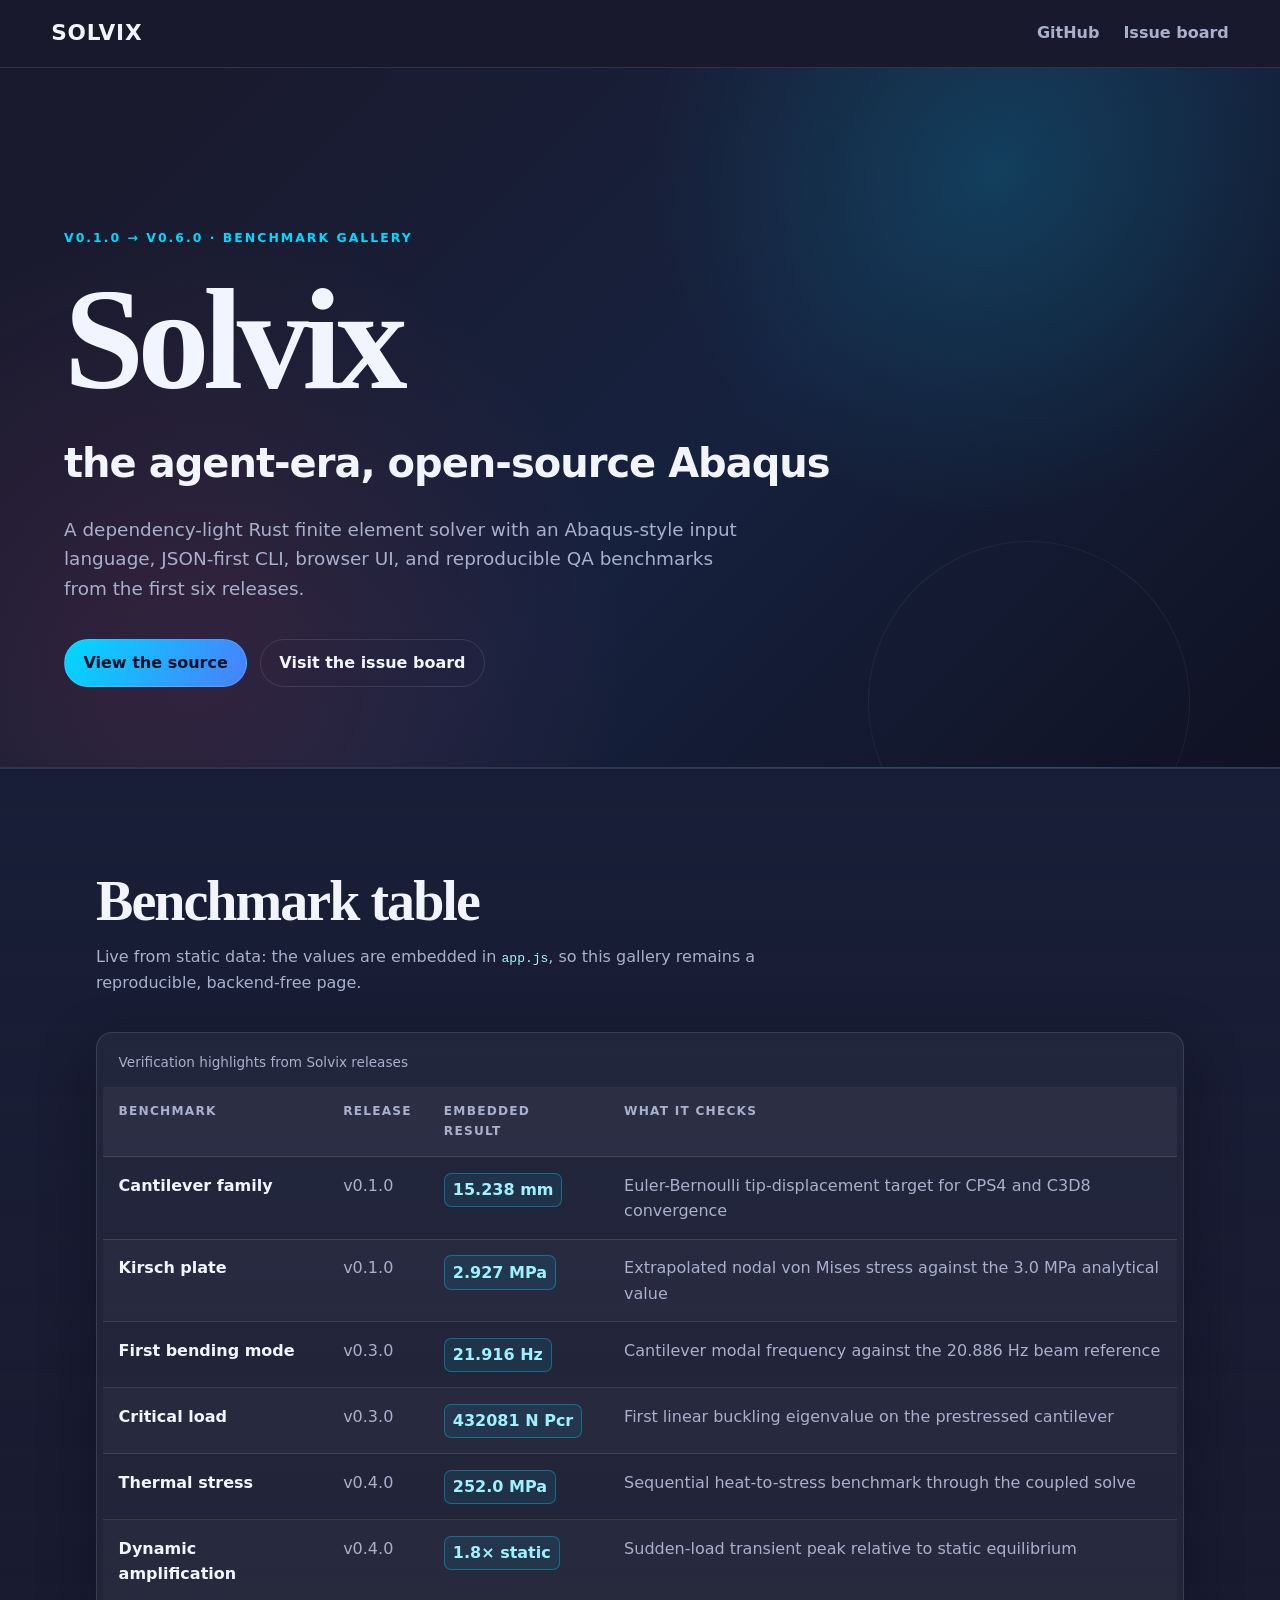
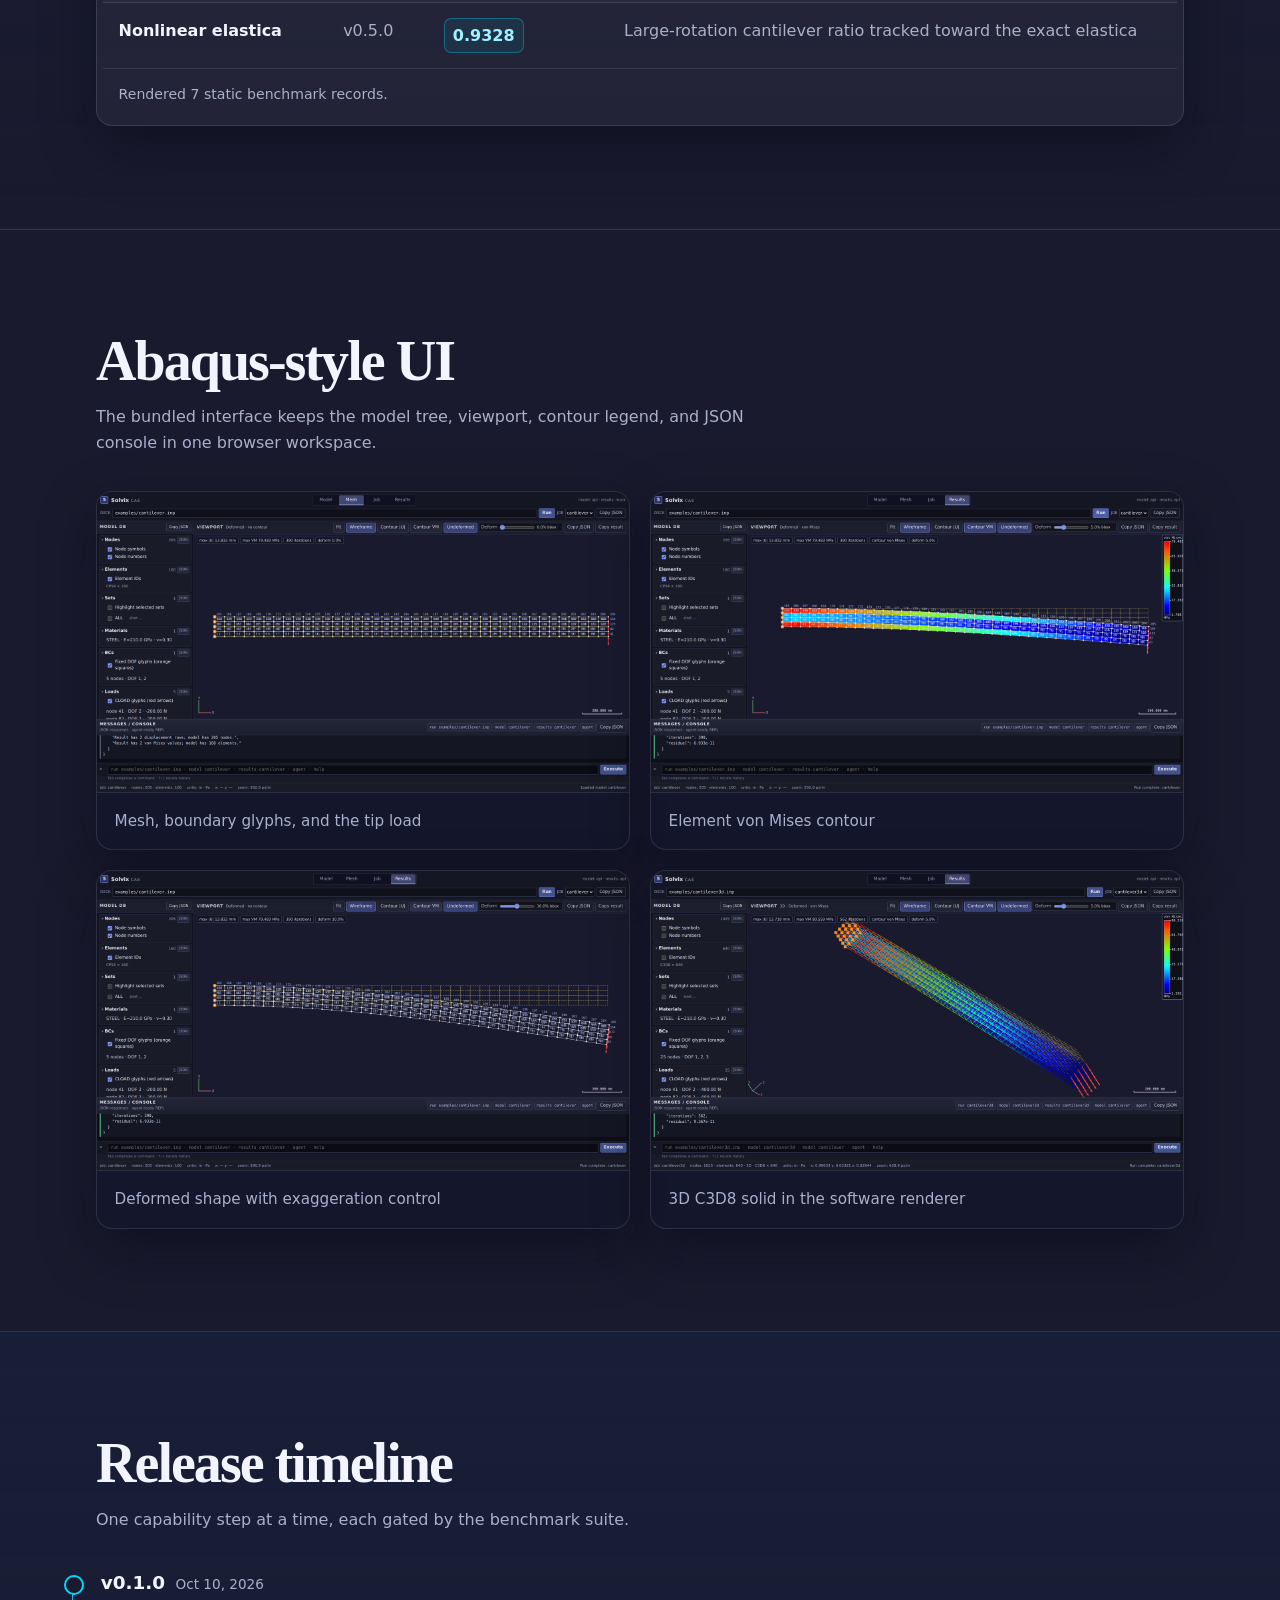
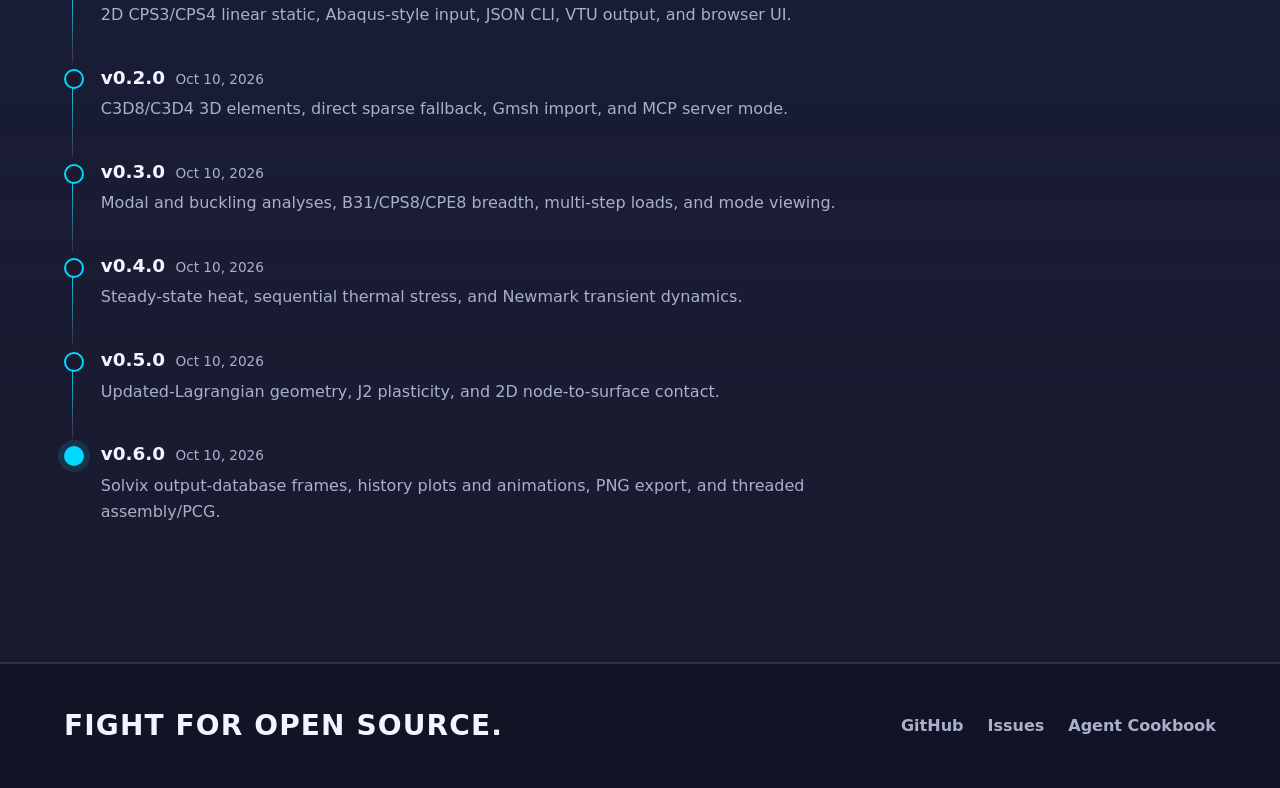
==== site/index.html @ 3e095132 "feat: NAFEMS-style manifest benchmark suite + CI gate; binary VTU; gallery site (#34 #43 #10) - benc" ====
<!doctype html>
<html lang="en">
  <head>
    <meta charset="utf-8">
    <meta name="viewport" content="width=device-width, initial-scale=1">
    <title>Solvix benchmark gallery</title>
    <meta name="description" content="Static benchmark gallery and release timeline for Solvix, the agent-era, open-source Abaqus.">
    <link rel="stylesheet" href="style.css">
  </head>
  <body id="top">
    <a class="skip-link" href="#main">Skip to content</a>
    <header class="site-header">
      <a class="brand" href="#top">Solvix</a>
      <nav aria-label="Primary">
        <a href="https://github.com/typezo/Solvix">GitHub</a>
        <a href="https://github.com/typezo/Solvix/issues">Issue board</a>
      </nav>
    </header>

    <main id="main">
      <section class="hero" aria-labelledby="hero-title">
        <p class="eyebrow">v0.1.0 &rarr; v0.6.0 &middot; benchmark gallery</p>
        <h1 id="hero-title">Solvix</h1>
        <p class="tagline">the agent-era, open-source Abaqus</p>
        <p class="hero-copy">
          A dependency-light Rust finite element solver with an Abaqus-style
          input language, JSON-first CLI, browser UI, and reproducible QA
          benchmarks from the first six releases.
        </p>
        <div class="hero-actions">
          <a class="button button-primary" href="https://github.com/typezo/Solvix">View the source</a>
          <a class="button" href="https://github.com/typezo/Solvix/issues">Visit the issue board</a>
        </div>
      </section>

      <section class="section" aria-labelledby="benchmark-title">
        <div class="section-heading">
          <h2 id="benchmark-title">Benchmark table</h2>
          <p class="section-note">
            Live from static data: the values are embedded in <code>app.js</code>,
            so this gallery remains a reproducible, backend-free page.
          </p>
        </div>
        <div class="table-shell">
          <table id="benchmark-table">
            <caption>Verification highlights from Solvix releases</caption>
            <thead>
              <tr>
                <th scope="col">Benchmark</th>
                <th scope="col">Release</th>
                <th scope="col">Embedded result</th>
                <th scope="col">What it checks</th>
              </tr>
            </thead>
            <tbody></tbody>
          </table>
          <p id="benchmark-status" class="table-status" hidden>Rendered 7 static benchmark records.</p>
          <noscript><p class="table-status">Enable JavaScript to render the embedded benchmark table.</p></noscript>
        </div>
      </section>

      <section class="section" aria-labelledby="screenshots-title">
        <div class="section-heading">
          <h2 id="screenshots-title">Abaqus-style UI</h2>
          <p class="section-note">
            The bundled interface keeps the model tree, viewport, contour legend,
            and JSON console in one browser workspace.
          </p>
        </div>
        <div class="gallery">
          <figure class="shot">
            <img src="../docs/screenshots/ui-mesh.png" alt="Solvix browser UI showing the model tree and a numbered cantilever mesh" loading="lazy" decoding="async">
            <figcaption>Mesh, boundary glyphs, and the tip load</figcaption>
          </figure>
          <figure class="shot">
            <img src="../docs/screenshots/ui-contour.png" alt="Solvix browser UI shading elements by von Mises stress with a color legend" loading="lazy" decoding="async">
            <figcaption>Element von Mises contour</figcaption>
          </figure>
          <figure class="shot">
            <img src="../docs/screenshots/ui-deformed.png" alt="Solvix browser UI showing a deformed cantilever over a dashed undeformed wireframe" loading="lazy" decoding="async">
            <figcaption>Deformed shape with exaggeration control</figcaption>
          </figure>
          <figure class="shot">
            <img src="../docs/screenshots/ui-3d.png" alt="Solvix browser UI showing a 3D cantilever mesh in an arcball viewport" loading="lazy" decoding="async">
            <figcaption>3D C3D8 solid in the software renderer</figcaption>
          </figure>
        </div>
      </section>

      <section class="section" aria-labelledby="timeline-title">
        <div class="section-heading">
          <h2 id="timeline-title">Release timeline</h2>
          <p class="section-note">One capability step at a time, each gated by the benchmark suite.</p>
        </div>
        <ol class="timeline">
          <li>
            <div class="timeline-marker"><span class="version">v0.1.0</span><span class="release-date">Oct 10, 2026</span></div>
            <p>2D CPS3/CPS4 linear static, Abaqus-style input, JSON CLI, VTU output, and browser UI.</p>
          </li>
          <li>
            <div class="timeline-marker"><span class="version">v0.2.0</span><span class="release-date">Oct 10, 2026</span></div>
            <p>C3D8/C3D4 3D elements, direct sparse fallback, Gmsh import, and MCP server mode.</p>
          </li>
          <li>
            <div class="timeline-marker"><span class="version">v0.3.0</span><span class="release-date">Oct 10, 2026</span></div>
            <p>Modal and buckling analyses, B31/CPS8/CPE8 breadth, multi-step loads, and mode viewing.</p>
          </li>
          <li>
            <div class="timeline-marker"><span class="version">v0.4.0</span><span class="release-date">Oct 10, 2026</span></div>
            <p>Steady-state heat, sequential thermal stress, and Newmark transient dynamics.</p>
          </li>
          <li>
            <div class="timeline-marker"><span class="version">v0.5.0</span><span class="release-date">Oct 10, 2026</span></div>
            <p>Updated-Lagrangian geometry, J2 plasticity, and 2D node-to-surface contact.</p>
          </li>
          <li>
            <div class="timeline-marker"><span class="version">v0.6.0</span><span class="release-date">Oct 10, 2026</span></div>
            <p>Solvix output-database frames, history plots and animations, PNG export, and threaded assembly/PCG.</p>
          </li>
        </ol>
      </section>
    </main>

    <footer class="site-footer">
      <p class="open-source-call">FIGHT FOR OPEN SOURCE.</p>
      <nav aria-label="Footer">
        <a href="https://github.com/typezo/Solvix">GitHub</a>
        <a href="https://github.com/typezo/Solvix/issues">Issues</a>
        <a href="../docs/AGENT_COOKBOOK.md">Agent Cookbook</a>
      </nav>
    </footer>
    <script src="app.js" defer></script>
  </body>
</html>
---- site/style.css ----
:root {
  color-scheme: dark;
  --bg: #1a1a2e;
  --surface: rgba(255, 255, 255, 0.045);
  --surface-strong: rgba(20, 23, 44, 0.92);
  --border: rgba(255, 255, 255, 0.11);
  --text: #f2f5ff;
  --muted: #a8b0cc;
  --accent: #00d9ff;
  --shadow: 0 20px 55px rgba(3, 6, 20, 0.42);
}

* {
  box-sizing: border-box;
}

html {
  scroll-behavior: smooth;
}

body {
  margin: 0;
  min-width: 320px;
  background: var(--bg);
  color: var(--text);
  font-family: ui-sans-serif, system-ui, -apple-system, BlinkMacSystemFont, "Segoe UI", sans-serif;
  line-height: 1.6;
}

a {
  color: var(--accent);
}

a:hover {
  color: #8aeaff;
}

a:focus-visible {
  outline: 2px solid var(--accent);
  outline-offset: 3px;
}

.skip-link {
  position: fixed;
  z-index: 100;
  top: 0.75rem;
  left: 0.75rem;
  padding: 0.6rem 0.9rem;
  border: 1px solid var(--accent);
  border-radius: 0.5rem;
  background: #101223;
  color: var(--text);
  transform: translateY(-180%);
}

.skip-link:focus {
  transform: translateY(0);
}

.site-header,
.site-footer {
  display: flex;
  align-items: center;
  justify-content: space-between;
  gap: 1.5rem;
}

.site-header {
  position: sticky;
  top: 0;
  z-index: 20;
  padding: 1rem clamp(1rem, 4vw, 4rem);
  border-bottom: 1px solid var(--border);
  background: rgba(26, 26, 46, 0.93);
  backdrop-filter: blur(12px);
}

.brand {
  color: var(--text);
  font-size: 1.35rem;
  font-weight: 800;
  letter-spacing: 0.04em;
  text-decoration: none;
  text-transform: uppercase;
}

.site-header nav,
.site-footer nav {
  display: flex;
  align-items: center;
  gap: clamp(0.8rem, 2vw, 1.5rem);
}

.site-header nav a,
.site-footer nav a {
  color: var(--muted);
  font-weight: 650;
  text-decoration: none;
}

.site-header nav a:hover,
.site-footer nav a:hover {
  color: var(--text);
}

.hero {
  position: relative;
  overflow: hidden;
  padding: clamp(5rem, 13vw, 10rem) clamp(1.25rem, 5vw, 5rem) 5rem;
  border-bottom: 1px solid var(--border);
  background:
    radial-gradient(circle at 78% 15%, rgba(0, 217, 255, 0.16), transparent 30%),
    radial-gradient(circle at 15% 85%, rgba(233, 69, 96, 0.13), transparent 35%),
    linear-gradient(135deg, #1a1a2e 10%, #16213e 55%, #101223 100%);
}

.hero::after {
  position: absolute;
  right: clamp(1rem, 7vw, 6rem);
  bottom: -6rem;
  width: 20rem;
  height: 20rem;
  border: 1px solid rgba(255, 255, 255, 0.055);
  border-radius: 50%;
  content: "";
  transform: rotate(35deg);
}

.eyebrow {
  margin: 0 0 1rem;
  color: var(--accent);
  font-size: 0.78rem;
  font-weight: 800;
  letter-spacing: 0.16em;
  text-transform: uppercase;
}

h1,
h2 {
  margin: 0;
  font-family: ui-serif, Georgia, "Times New Roman", serif;
  line-height: 1.05;
}

h1 {
  max-width: 11ch;
  font-size: clamp(4rem, 14vw, 9rem);
  letter-spacing: -0.045em;
}

.tagline {
  margin: 1rem 0 1.25rem;
  color: var(--text);
  font-size: clamp(1.35rem, 4vw, 2.5rem);
  font-weight: 750;
  letter-spacing: -0.025em;
}

.hero-copy {
  max-width: 58ch;
  margin: 0;
  color: var(--muted);
  font-size: clamp(1rem, 2vw, 1.15rem);
}

.hero-actions {
  position: relative;
  z-index: 1;
  display: flex;
  flex-wrap: wrap;
  gap: 0.8rem;
  margin-top: 2.25rem;
}

.button {
  display: inline-flex;
  align-items: center;
  justify-content: center;
  min-height: 2.9rem;
  padding: 0.65rem 1.15rem;
  border: 1px solid var(--border);
  border-radius: 999px;
  color: var(--text);
  font-weight: 750;
  text-decoration: none;
  transition: border-color 150ms ease, transform 150ms ease, background-color 150ms ease;
}

.button:hover {
  border-color: rgba(0, 217, 255, 0.65);
  color: var(--text);
  transform: translateY(-2px);
}

.button-primary {
  background: linear-gradient(120deg, var(--accent), #497fff);
  color: #081226;
}

.button-primary:hover {
  background: linear-gradient(120deg, #65e5ff, #759cff);
}

.section {
  padding: clamp(3.75rem, 8vw, 6.5rem) clamp(1.25rem, 5vw, 5rem);
}

.section:nth-of-type(even) {
  border-block: 1px solid var(--border);
  background: linear-gradient(180deg, rgba(22, 33, 62, 0.58), rgba(26, 26, 46, 0)), var(--bg);
}

.section-heading {
  max-width: 68rem;
  margin: 0 auto 2.25rem;
}

.section-heading h2 {
  font-size: clamp(2rem, 5vw, 3.5rem);
  letter-spacing: -0.035em;
}

.section-note {
  max-width: 65ch;
  margin: 0.85rem 0 0;
  color: var(--muted);
}

.section-note code {
  color: #a5f3ff;
}

.table-shell {
  max-width: 68rem;
  margin: 0 auto;
  padding: 0.35rem;
  border: 1px solid var(--border);
  border-radius: 1rem;
  background: var(--surface);
  box-shadow: var(--shadow);
  overflow-x: auto;
}

.table-shell table {
  width: 100%;
  border-collapse: collapse;
}

.table-shell caption {
  margin: 0.85rem 1rem;
  color: var(--muted);
  font-size: 0.85rem;
  text-align: left;
}

.table-shell th,
.table-shell td {
  padding: 0.95rem 1rem;
  border-top: 1px solid var(--border);
  text-align: left;
  vertical-align: top;
}

.table-shell thead th {
  border-top: 0;
  background: rgba(255, 255, 255, 0.045);
  color: var(--muted);
  font-size: 0.76rem;
  letter-spacing: 0.1em;
  text-transform: uppercase;
}

.table-shell tbody tr:nth-child(even) {
  background: rgba(255, 255, 255, 0.023);
}

.table-shell tbody tr:hover {
  background: rgba(0, 217, 255, 0.065);
}

.benchmark-name {
  color: var(--text);
  font-weight: 750;
}

.benchmark-release,
.benchmark-check {
  color: var(--muted);
}

.benchmark-value {
  display: inline-block;
  min-width: 7ch;
  padding: 0.22rem 0.5rem;
  border: 1px solid rgba(0, 217, 255, 0.35);
  border-radius: 0.45rem;
  background: rgba(0, 217, 255, 0.08);
  color: #9ff1ff;
  font-weight: 800;
  white-space: nowrap;
}

.table-status {
  margin: 0;
  padding: 0.85rem 1rem 0.9rem;
  border-top: 1px solid var(--border);
  color: var(--muted);
  font-size: 0.88rem;
}

.gallery {
  display: grid;
  max-width: 68rem;
  margin: 0 auto;
  grid-template-columns: repeat(2, minmax(0, 1fr));
  gap: 1.25rem;
}

.shot {
  display: flex;
  min-width: 0;
  flex-direction: column;
  margin: 0;
  overflow: hidden;
  border: 1px solid var(--border);
  border-radius: 1rem;
  background: var(--surface-strong);
  box-shadow: var(--shadow);
}

.shot img {
  display: block;
  width: 100%;
  aspect-ratio: 16 / 9;
  object-fit: cover;
  background: #101223;
}

.shot figcaption {
  padding: 1rem 1.1rem;
  border-top: 1px solid var(--border);
  color: var(--muted);
  font-size: 0.95rem;
}

.timeline {
  max-width: 52rem;
  margin: 0;
  padding: 0;
  list-style: none;
}

.timeline li {
  position: relative;
  padding: 0 0 2.2rem 2.3rem;
}

.timeline li:not(:last-child)::before {
  position: absolute;
  top: 1.1rem;
  left: 0.48rem;
  width: 1px;
  height: calc(100% - 1.1rem);
  background: linear-gradient(var(--accent), rgba(233, 69, 96, 0.25));
  content: "";
}

.timeline li::after {
  position: absolute;
  top: 0.42rem;
  left: 0;
  width: 1rem;
  height: 1rem;
  border: 2px solid var(--accent);
  border-radius: 50%;
  background: var(--bg);
  content: "";
}

.timeline li:last-child::after {
  background: var(--accent);
  box-shadow: 0 0 0 6px rgba(0, 217, 255, 0.12);
}

.timeline-marker {
  display: flex;
  flex-wrap: wrap;
  align-items: baseline;
  gap: 0.65rem;
}

.version {
  color: var(--text);
  font-size: 1.15rem;
  font-weight: 850;
}

.release-date {
  color: var(--muted);
  font-size: 0.85rem;
}

.timeline p {
  margin: 0.25rem 0 0;
  color: var(--muted);
}

.site-footer {
  padding: 2.5rem clamp(1.25rem, 5vw, 5rem);
  border-top: 1px solid var(--border);
  background: #121426;
}

.open-source-call {
  margin: 0;
  color: var(--text);
  font-size: clamp(1.15rem, 3vw, 1.75rem);
  font-weight: 900;
  letter-spacing: 0.04em;
}

@media (max-width: 760px) {
  .site-header,
  .site-footer {
    align-items: flex-start;
    flex-direction: column;
  }

  .site-header nav,
  .site-footer nav {
    flex-wrap: wrap;
  }

  .gallery {
    grid-template-columns: minmax(0, 1fr);
  }
}

@media (max-width: 620px) {
  .table-shell {
    padding: 0;
  }

  .table-shell caption {
    margin-inline: 0.65rem;
  }

  .table-shell th,
  .table-shell td {
    min-width: 9.5rem;
  }
}

@media (prefers-reduced-motion: reduce) {
  html {
    scroll-behavior: auto;
  }

  *,
  *::before,
  *::after {
    transition-duration: 0.01ms !important;
  }
}
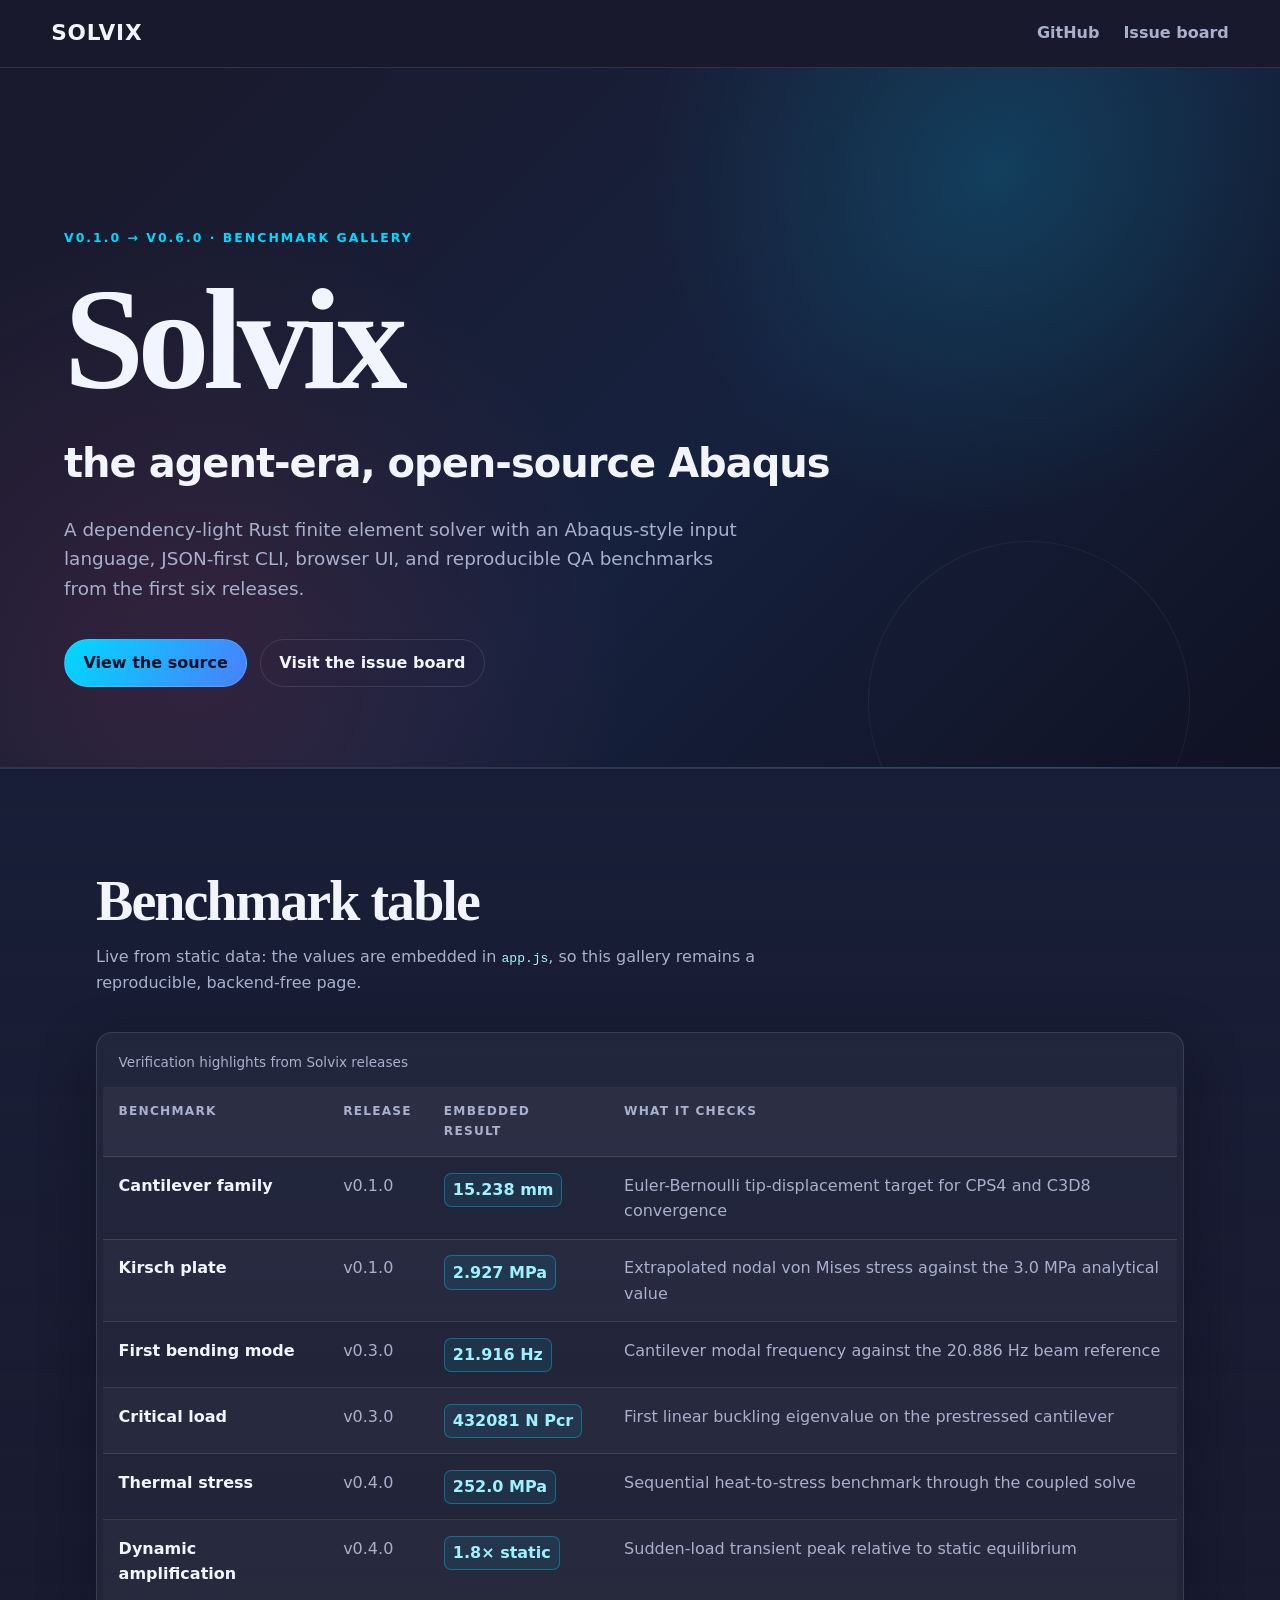
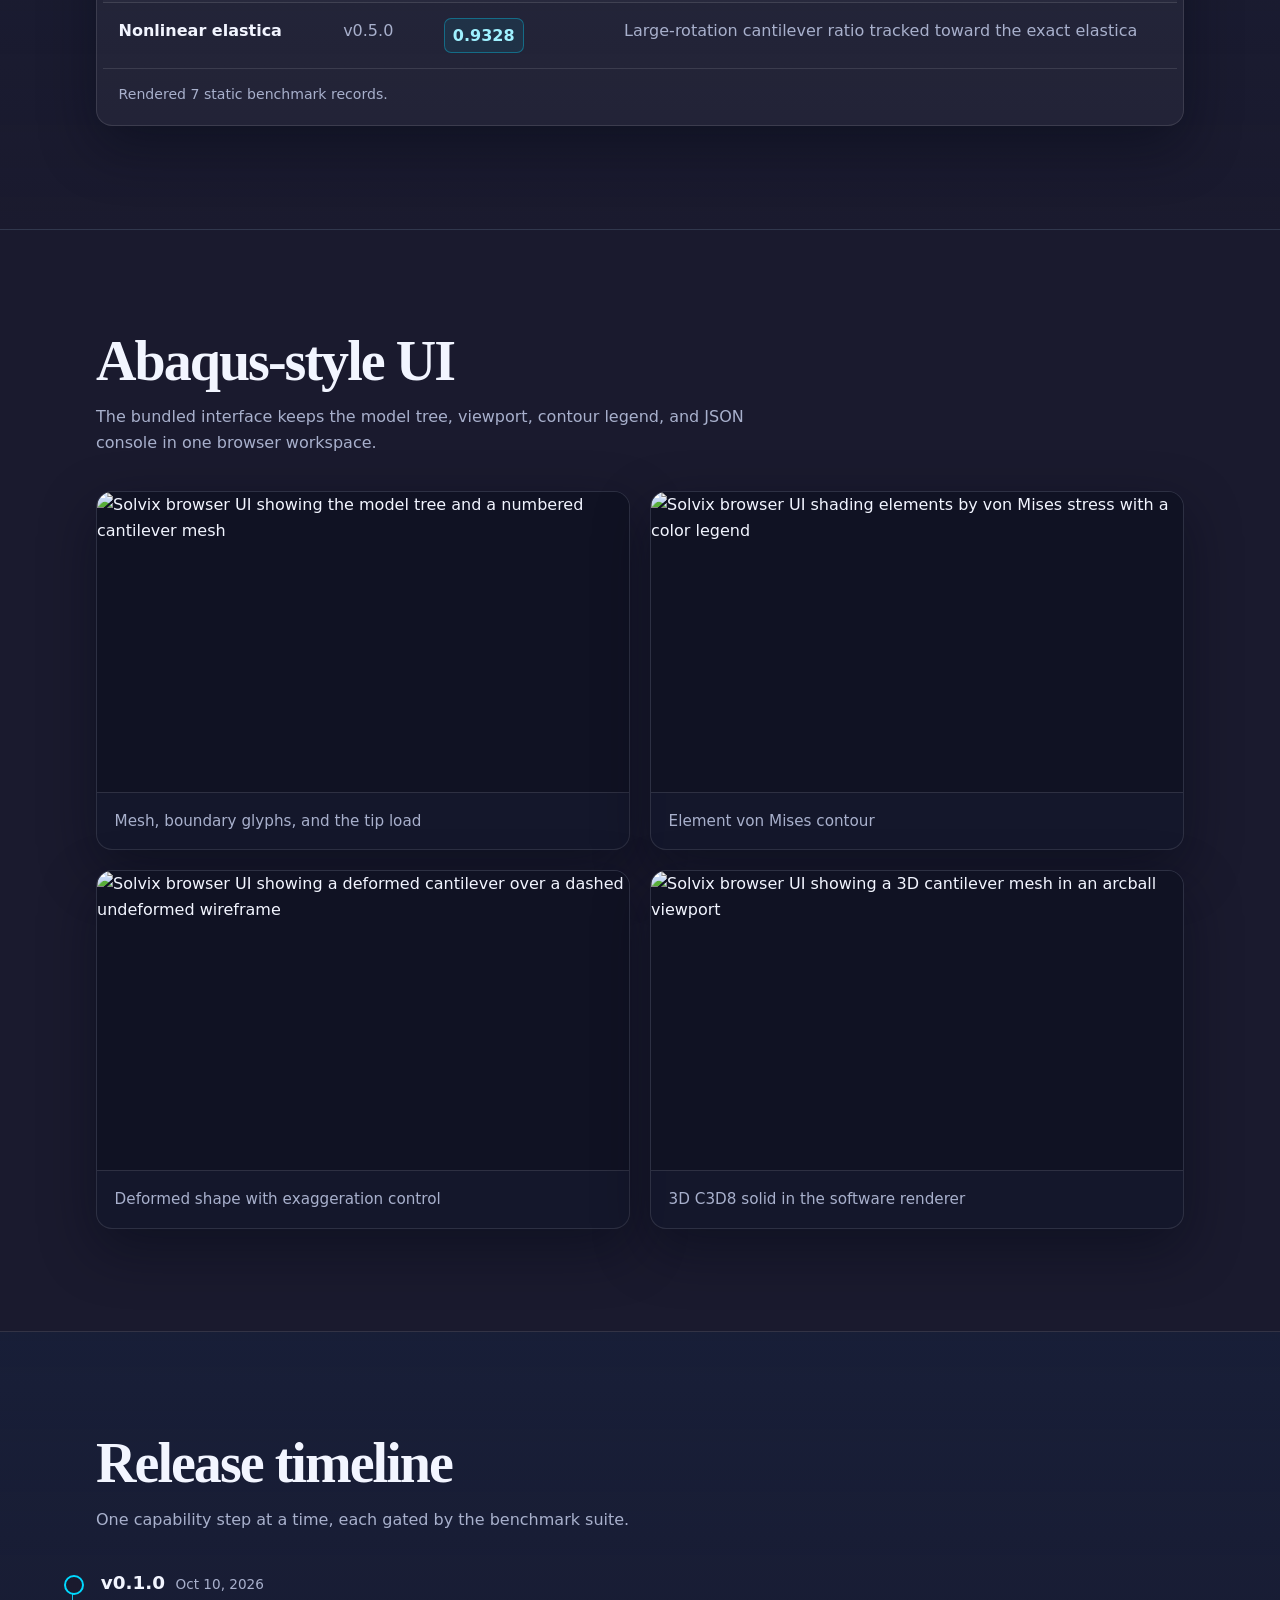
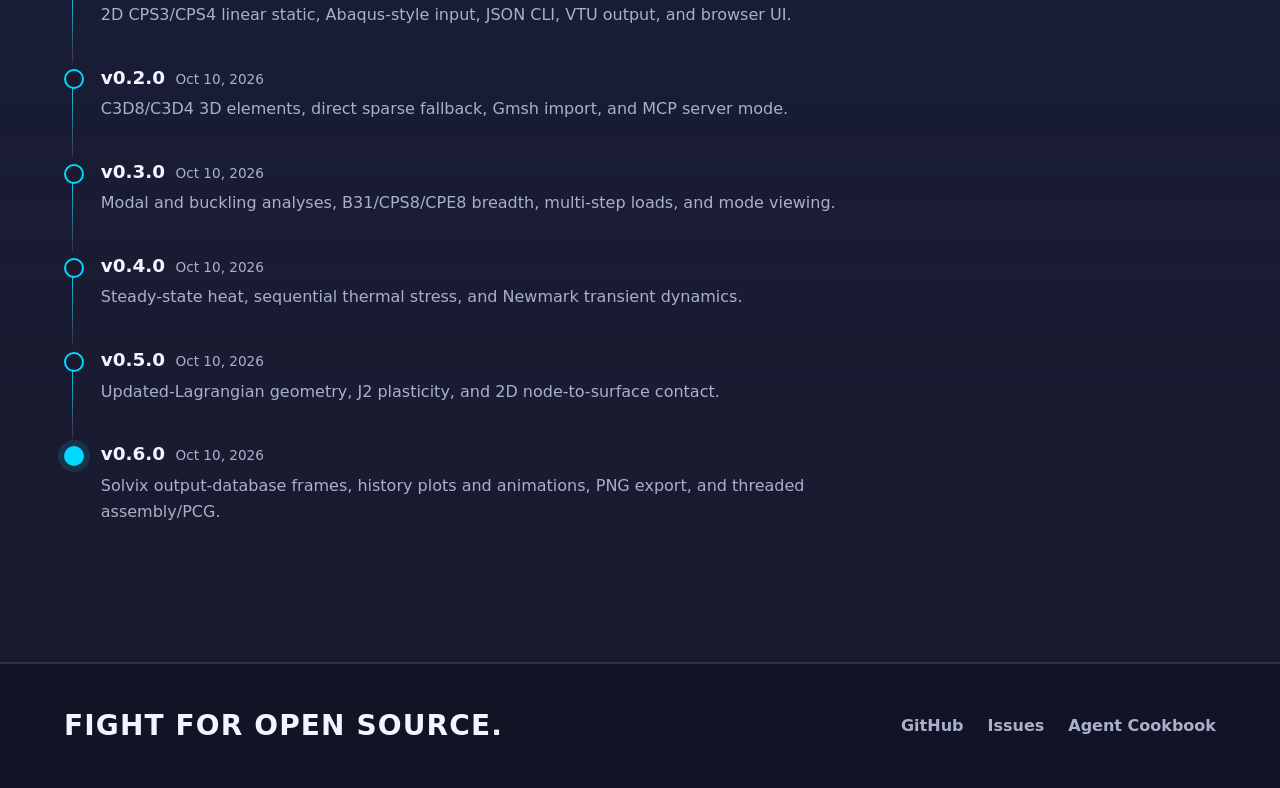
==== commit 1b07371a: "feat: Timoshenko beams, Coulomb friction, free-free modal; Pages deploy (#56 #54) - beam_shear: thic" ====
--- a/site/index.html
+++ b/site/index.html
@@ -69,19 +69,19 @@
         </div>
         <div class="gallery">
           <figure class="shot">
-            <img src="../docs/screenshots/ui-mesh.png" alt="Solvix browser UI showing the model tree and a numbered cantilever mesh" loading="lazy" decoding="async">
+            <img src="assets/screenshots/ui-mesh.png" alt="Solvix browser UI showing the model tree and a numbered cantilever mesh" loading="lazy" decoding="async">
             <figcaption>Mesh, boundary glyphs, and the tip load</figcaption>
           </figure>
           <figure class="shot">
-            <img src="../docs/screenshots/ui-contour.png" alt="Solvix browser UI shading elements by von Mises stress with a color legend" loading="lazy" decoding="async">
+            <img src="assets/screenshots/ui-contour.png" alt="Solvix browser UI shading elements by von Mises stress with a color legend" loading="lazy" decoding="async">
             <figcaption>Element von Mises contour</figcaption>
           </figure>
           <figure class="shot">
-            <img src="../docs/screenshots/ui-deformed.png" alt="Solvix browser UI showing a deformed cantilever over a dashed undeformed wireframe" loading="lazy" decoding="async">
+            <img src="assets/screenshots/ui-deformed.png" alt="Solvix browser UI showing a deformed cantilever over a dashed undeformed wireframe" loading="lazy" decoding="async">
             <figcaption>Deformed shape with exaggeration control</figcaption>
           </figure>
           <figure class="shot">
-            <img src="../docs/screenshots/ui-3d.png" alt="Solvix browser UI showing a 3D cantilever mesh in an arcball viewport" loading="lazy" decoding="async">
+            <img src="assets/screenshots/ui-3d.png" alt="Solvix browser UI showing a 3D cantilever mesh in an arcball viewport" loading="lazy" decoding="async">
             <figcaption>3D C3D8 solid in the software renderer</figcaption>
           </figure>
         </div>
